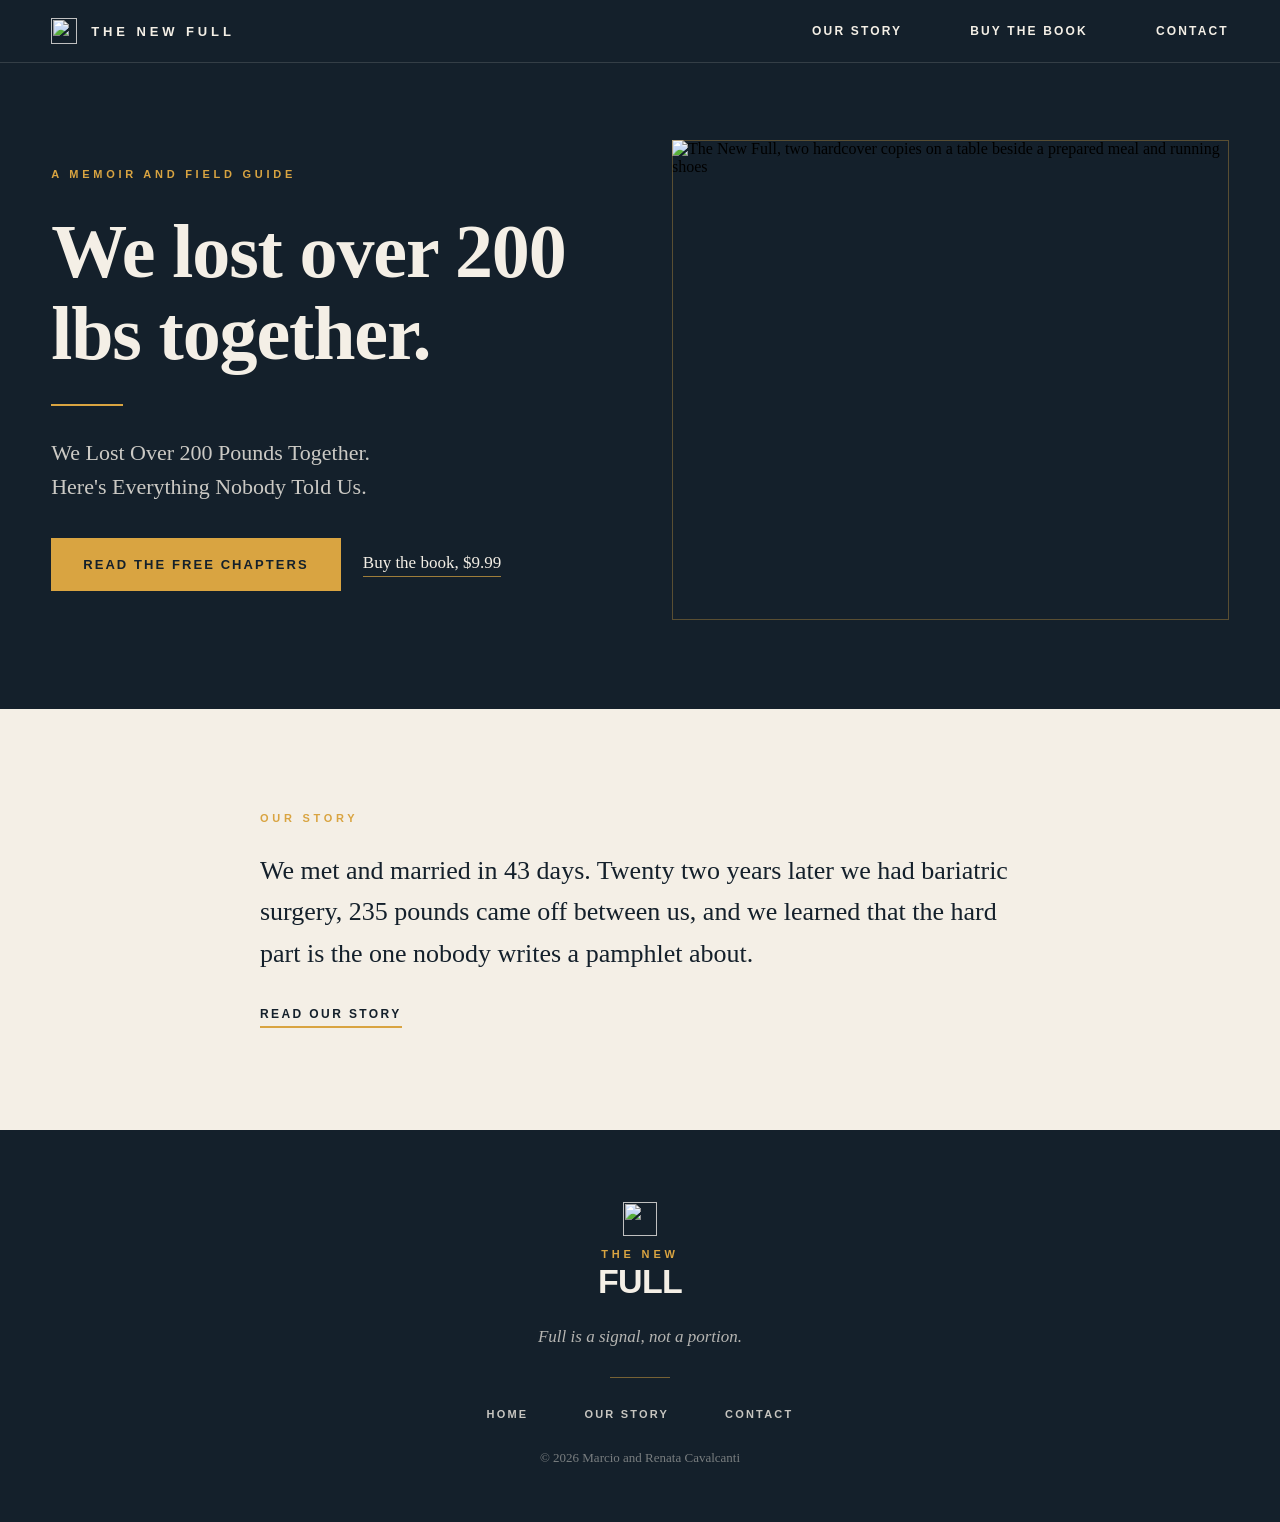
==== index.html @ 8e0daa32 "Add files via upload" ====
<!DOCTYPE html>
<html lang="en">
<head>
<meta charset="UTF-8">
<meta name="viewport" content="width=device-width, initial-scale=1.0">
<title>The New Full — We Lost Over 200 Pounds Together</title>
<meta name="description" content="We Lost Over 200 Pounds Together. Here's Everything Nobody Told Us. A memoir and field guide by Marcio and Renata Cavalcanti.">
<link rel="canonical" href="https://thenewfull.com/">
<meta property="og:title" content="The New Full">
<meta property="og:description" content="We Lost Over 200 Pounds Together. Here's Everything Nobody Told Us.">
<meta property="og:image" content="https://thenewfull.com/assets/hero-book-on-table.jpeg">
<meta property="og:url" content="https://thenewfull.com/">
<meta property="og:type" content="website">
<link rel="stylesheet" href="style.css">
</head>
<body>

<header class="site-header">
  <a href="/" class="brand">
    <img src="assets/logo_icon_only_navy.png" alt="">
    <span class="wordmark">THE NEW FULL</span>
  </a>

  <nav class="desktop-nav">
    <a href="#our-story">OUR STORY</a>
    <a href="mailto:contact@thenewfull.com?subject=Buy%20the%20book">BUY THE BOOK</a>
    <a href="mailto:contact@thenewfull.com">CONTACT</a>
  </nav>

  <button class="burger" id="burgerBtn" aria-label="Menu" aria-expanded="false">
    <span></span><span></span><span></span>
  </button>

  <nav class="mobile-menu" id="mobileMenu">
    <a href="#our-story">OUR STORY</a>
    <a href="mailto:contact@thenewfull.com?subject=Buy%20the%20book">BUY THE BOOK</a>
    <a href="mailto:contact@thenewfull.com">CONTACT</a>
    <a href="mailto:contact@thenewfull.com?subject=Free%20chapters" class="cta">READ THE FREE CHAPTERS</a>
  </nav>
</header>

<section class="hero">
  <div class="hero-inner">
    <div class="hero-text">
      <span class="hero-eyebrow">A MEMOIR AND FIELD GUIDE</span>
      <h1>We lost over 200 lbs together.</h1>
      <div class="hero-rule"></div>
      <p class="hero-subhead">We Lost Over 200 Pounds Together. Here's Everything Nobody Told Us.</p>
      <div class="hero-cta-row">
        <a href="mailto:contact@thenewfull.com?subject=Free%20chapters" class="btn-primary">READ THE FREE CHAPTERS</a>
        <a href="mailto:contact@thenewfull.com?subject=Buy%20the%20book" class="btn-secondary">Buy the book, $9.99</a>
      </div>
    </div>
    <div class="hero-image">
      <img src="assets/hero-book-on-table.jpeg" alt="The New Full, two hardcover copies on a table beside a prepared meal and running shoes">
      <div class="hairline"></div>
    </div>
  </div>
</section>

<section class="story-teaser" id="our-story">
  <div class="story-teaser-inner">
    <span class="story-eyebrow">OUR STORY</span>
    <p>We met and married in 43 days. Twenty two years later we had bariatric surgery, 235 pounds came off between us, and we learned that the hard part is the one nobody writes a pamphlet about.</p>
    <a href="mailto:contact@thenewfull.com?subject=Our%20story" class="story-link">READ OUR STORY</a>
  </div>
</section>

<footer class="site-footer">
  <div class="footer-lockup">
    <img src="assets/logo_icon_only_navy.png" alt="">
    <div class="footer-wordmark-group">
      <span class="footer-eyebrow">THE NEW</span>
      <span class="footer-wordmark">FULL</span>
    </div>
  </div>
  <p class="footer-tagline">Full is a signal, not a portion.</p>
  <div class="footer-divider"></div>
  <nav class="footer-nav">
    <a href="/">HOME</a>
    <a href="#our-story">OUR STORY</a>
    <a href="mailto:contact@thenewfull.com">CONTACT</a>
  </nav>
  <p class="footer-copyright">© 2026 Marcio and Renata Cavalcanti</p>
</footer>

<script>
(function () {
  var mq = window.matchMedia('(max-width: 760px)');
  var burger = document.getElementById('burgerBtn');
  var menu = document.getElementById('mobileMenu');
  var open = false;

  function setOpen(v) {
    open = v;
    menu.classList.toggle('open', open);
    burger.setAttribute('aria-expanded', String(open));
  }

  burger.addEventListener('click', function () {
    setOpen(!open);
  });

  mq.addEventListener('change', function () {
    setOpen(false);
  });
})();
</script>

</body>
</html>
---- style.css ----
/* The New Full — Home page
   Colors, exactly three, no fourth color anywhere:
   Navy #14202B / Gold #D9A441 / Ivory #F4EFE6
   No border-radius anywhere. System fonts only, no webfont loading. */

* { box-sizing: border-box; }

body {
  margin: 0;
  background: #F4EFE6;
  font-family: Georgia, 'Times New Roman', serif;
}

a { text-decoration: none; }

.visually-hidden {
  position: absolute;
  width: 1px; height: 1px;
  overflow: hidden;
  clip: rect(0 0 0 0);
  white-space: nowrap;
}

/* ===== Site Header ===== */
.site-header {
  display: flex;
  align-items: center;
  justify-content: space-between;
  gap: 24px;
  padding: 18px clamp(22px, 4vw, 56px);
  background: #14202B;
  border-bottom: 1px solid rgba(244,239,230,0.14);
  position: relative;
}

.site-header .brand {
  display: flex;
  align-items: center;
  gap: 14px;
}

.site-header .brand img { display: block; width: 26px; height: 26px; }

.site-header .wordmark {
  font-family: 'Helvetica Neue', Helvetica, Arial, sans-serif;
  font-weight: 700;
  font-size: 13px;
  letter-spacing: 0.3em;
  color: #F4EFE6;
}

.site-header nav.desktop-nav {
  display: flex;
  gap: 34px;
}

.site-header nav.desktop-nav a:not(:last-child) {
  margin-right: 34px;
}

.site-header nav.desktop-nav a {
  font-family: 'Helvetica Neue', Helvetica, Arial, sans-serif;
  font-weight: 700;
  font-size: 12px;
  letter-spacing: 0.18em;
  color: #F4EFE6;
}

.site-header nav.desktop-nav a:hover { color: #D9A441; }

.burger {
  display: none;
  width: 44px;
  height: 44px;
  margin-right: -10px;
  background: transparent;
  border: none;
  cursor: pointer;
  position: relative;
}

.burger span {
  display: block;
  position: absolute;
  left: 11px;
  width: 22px;
  height: 2px;
  background: #F4EFE6;
}

.burger span:nth-child(1) { top: 15px; }
.burger span:nth-child(2) { top: 21px; }
.burger span:nth-child(3) { top: 27px; }

.mobile-menu {
  display: none;
  position: absolute;
  top: 100%;
  left: 0;
  right: 0;
  z-index: 20;
  flex-direction: column;
  background: #14202B;
  border-bottom: 1px solid rgba(244,239,230,0.14);
  box-shadow: 0 18px 34px rgba(0,0,0,0.32);
}

.mobile-menu.open { display: flex; }

.mobile-menu a {
  font-family: 'Helvetica Neue', Helvetica, Arial, sans-serif;
  font-weight: 700;
  font-size: 12px;
  letter-spacing: 0.18em;
  color: #F4EFE6;
  padding: 20px clamp(22px, 4vw, 56px);
  border-top: 1px solid rgba(244,239,230,0.1);
}

.mobile-menu a:hover { color: #D9A441; }

.mobile-menu a.cta {
  color: #14202B;
  background: #D9A441;
  border-top: none;
}

@media (max-width: 760px) {
  .site-header nav.desktop-nav { display: none; }
  .burger { display: block; }
}

/* ===== Hero band ===== */
.hero {
  background: #14202B;
  padding: clamp(40px,6vw,88px) clamp(22px,4vw,56px) clamp(48px,7vw,104px);
}

.hero-inner {
  max-width: 1180px;
  margin: 0 auto;
  display: grid;
  grid-template-columns: repeat(auto-fit, minmax(320px, 1fr));
  gap: clamp(32px,5vw,72px);
  align-items: center;
}

.hero-text {
  display: flex;
  flex-direction: column;
  align-items: flex-start;
  gap: clamp(18px,2.4vw,30px);
}

.hero-eyebrow {
  font-family: 'Helvetica Neue', Helvetica, Arial, sans-serif;
  font-weight: 700;
  font-size: 11px;
  letter-spacing: 0.34em;
  color: #D9A441;
}

.hero-text h1 {
  font-family: Georgia, serif;
  font-weight: 700;
  font-size: clamp(38px,6.4vw,76px);
  line-height: 1.08;
  letter-spacing: -0.015em;
  color: #F4EFE6;
  margin: 0;
}

.hero-rule {
  width: 72px;
  height: 2px;
  background: #D9A441;
}

.hero-subhead {
  font-family: Georgia, serif;
  font-size: clamp(18px,2.1vw,22px);
  line-height: 1.55;
  color: rgba(244,239,230,0.82);
  max-width: 30ch;
  margin: 0;
}

.hero-cta-row {
  display: flex;
  flex-wrap: wrap;
  align-items: center;
  gap: 22px;
  margin-top: 4px;
}

.btn-primary {
  font-family: 'Helvetica Neue', Helvetica, Arial, sans-serif;
  font-weight: 700;
  font-size: 13px;
  letter-spacing: 0.16em;
  color: #14202B;
  background: #D9A441;
  padding: 19px 32px;
  transition: background 120ms ease, color 120ms ease;
}

.btn-primary:hover { background: #F4EFE6; color: #14202B; }

.btn-secondary {
  font-family: Georgia, serif;
  font-size: 17px;
  color: #F4EFE6;
  border-bottom: 1px solid rgba(217,164,65,0.7);
  padding-bottom: 3px;
  transition: color 120ms ease;
}

.btn-secondary:hover { color: #D9A441; }

.hero-image {
  position: relative;
  align-self: stretch;
  min-height: clamp(260px,44vw,480px);
  overflow: hidden;
}

.hero-image img {
  width: 100%;
  height: 100%;
  min-height: clamp(260px,44vw,480px);
  object-fit: cover;
  object-position: 50% 46%;
  display: block;
}

.hero-image .hairline {
  position: absolute;
  inset: 0;
  border: 1px solid rgba(217,164,65,0.35);
  pointer-events: none;
}

/* ===== Our Story teaser band ===== */
.story-teaser {
  background: #F4EFE6;
  padding: clamp(56px,8vw,104px) clamp(22px,4vw,56px) clamp(64px,8vw,112px);
}

.story-teaser-inner {
  max-width: 760px;
  margin: 0 auto;
  display: flex;
  flex-direction: column;
  align-items: flex-start;
  gap: 26px;
}

.story-eyebrow {
  font-family: 'Helvetica Neue', Helvetica, Arial, sans-serif;
  font-weight: 700;
  font-size: 11px;
  letter-spacing: 0.34em;
  color: #D9A441;
}

.story-teaser p {
  font-family: Georgia, serif;
  font-size: clamp(20px,2.5vw,26px);
  line-height: 1.6;
  color: #14202B;
  margin: 0;
}

.story-link {
  font-family: 'Helvetica Neue', Helvetica, Arial, sans-serif;
  font-weight: 700;
  font-size: 12px;
  letter-spacing: 0.2em;
  color: #14202B;
  border-bottom: 2px solid #D9A441;
  padding-bottom: 5px;
  margin-top: 6px;
  transition: color 120ms ease;
}

.story-link:hover { color: #D9A441; }

/* ===== Site Footer ===== */
.site-footer {
  background: #14202B;
  padding: 72px 56px 56px;
  display: flex;
  flex-direction: column;
  align-items: center;
  gap: 30px;
  text-align: center;
}

.footer-lockup {
  display: flex;
  flex-direction: column;
  align-items: center;
  gap: 12px;
}

.footer-lockup img { display: block; width: 34px; height: 34px; }

.footer-wordmark-group { display: flex; flex-direction: column; align-items: center; }

.footer-eyebrow {
  font-family: 'Helvetica Neue', Helvetica, Arial, sans-serif;
  font-weight: 700;
  font-size: 11px;
  letter-spacing: 0.35em;
  color: #D9A441;
  margin-bottom: 6px;
}

.footer-wordmark {
  font-family: Arial, sans-serif;
  font-weight: 900;
  font-size: 34px;
  line-height: 0.9;
  letter-spacing: -0.02em;
  color: #F4EFE6;
}

.footer-tagline {
  font-family: Georgia, serif;
  font-style: italic;
  font-size: 17px;
  color: rgba(244,239,230,0.72);
  margin: 0;
}

.footer-divider {
  width: 60px;
  height: 1px;
  background: rgba(217,164,65,0.5);
}

.footer-nav {
  display: flex;
  flex-wrap: wrap;
  justify-content: center;
  gap: 28px;
}

.footer-nav a { margin: 0 14px; }

.footer-nav a {
  font-family: 'Helvetica Neue', Helvetica, Arial, sans-serif;
  font-weight: 700;
  font-size: 11px;
  letter-spacing: 0.2em;
  color: rgba(244,239,230,0.8);
  transition: color 120ms ease;
}

.footer-nav a:hover { color: #D9A441; }

.footer-copyright {
  font-family: Georgia, serif;
  font-size: 13px;
  color: rgba(244,239,230,0.45);
  margin: 0;
}
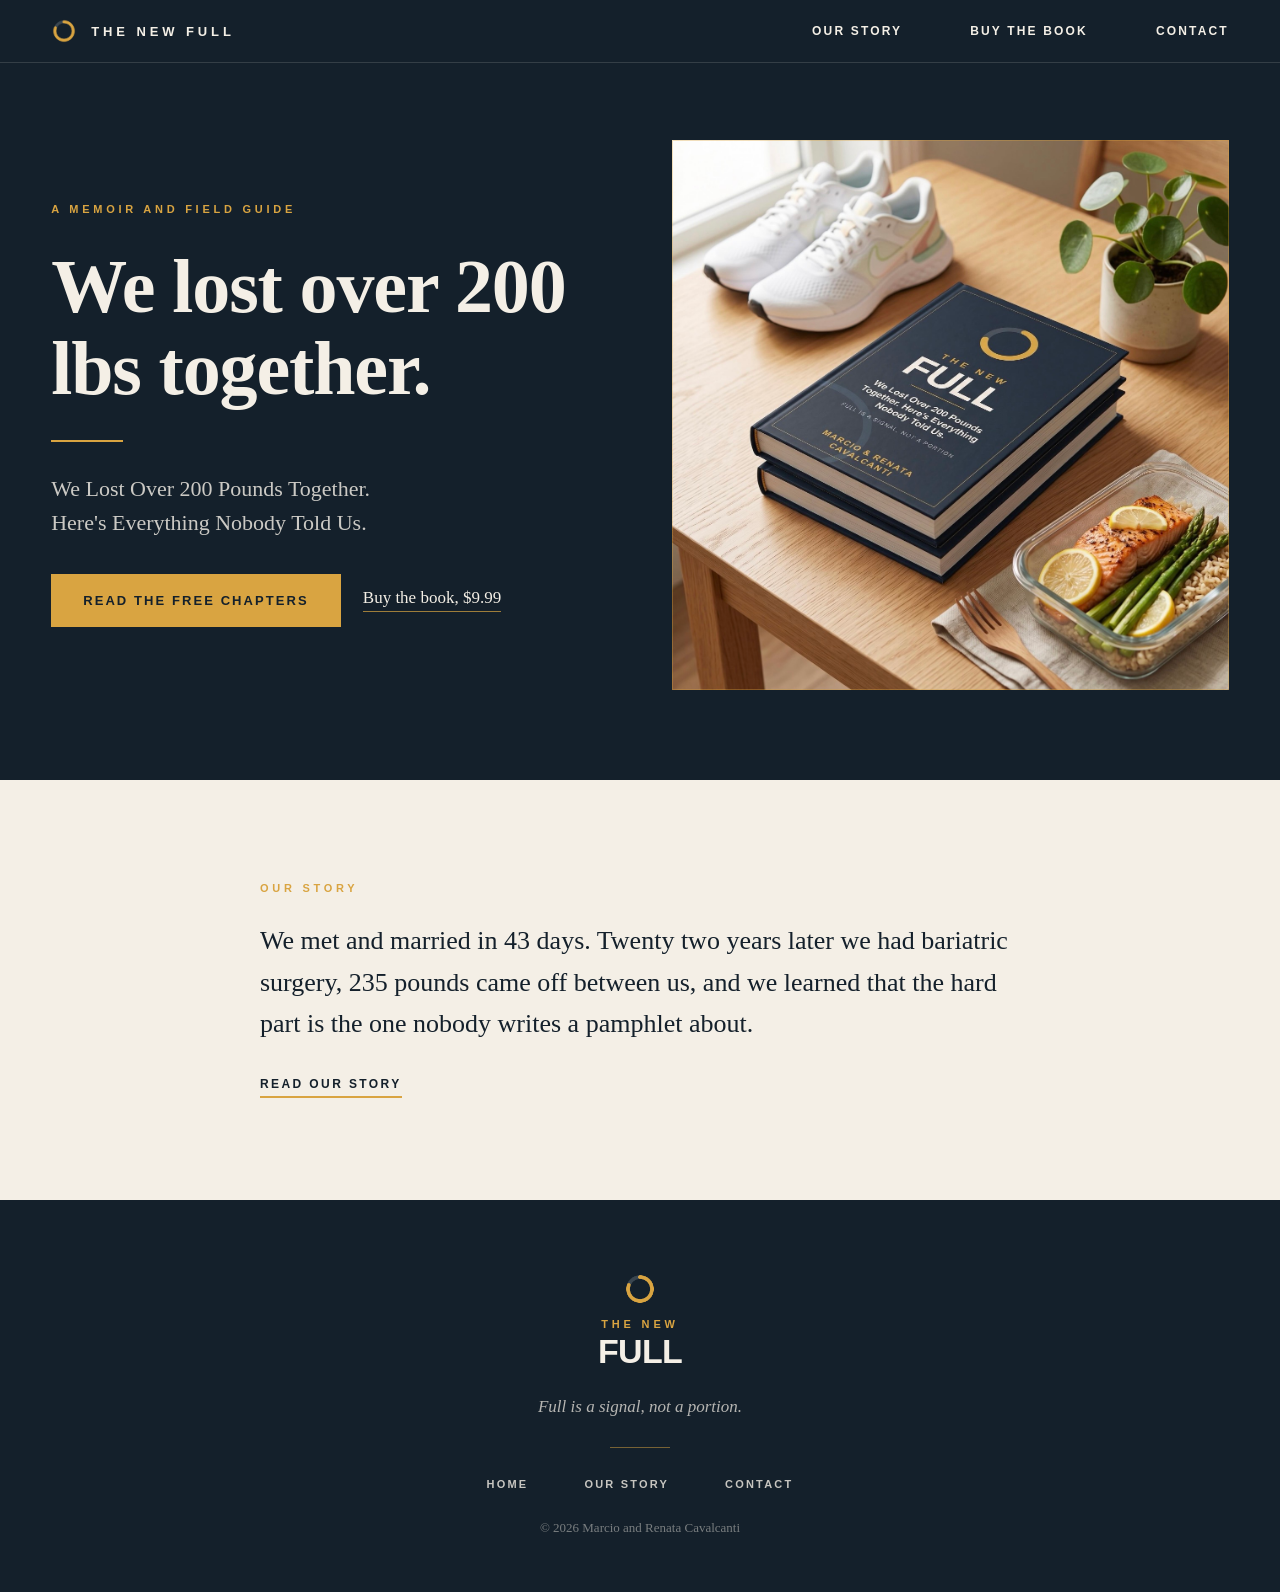
==== commit 366e2f25: "Update navigation links and button actions" ====
--- a/index.html
+++ b/index.html
@@ -16,94 +16,94 @@
 <body>
 
 <header class="site-header">
-  <a href="/" class="brand">
-    <img src="assets/logo_icon_only_navy.png" alt="">
-    <span class="wordmark">THE NEW FULL</span>
-  </a>
+<a href="/" class="brand">
+<img src="assets/logo_icon_only_navy.png" alt="">
+<span class="wordmark">THE NEW FULL</span>
+</a>
 
-  <nav class="desktop-nav">
-    <a href="#our-story">OUR STORY</a>
-    <a href="mailto:contact@thenewfull.com?subject=Buy%20the%20book">BUY THE BOOK</a>
-    <a href="mailto:contact@thenewfull.com">CONTACT</a>
-  </nav>
+<nav class="desktop-nav">
+<a href="#our-story">OUR STORY</a>
+<a href="https://www.amazon.com/dp/B0HKBMRPCX" target="_blank" rel="noopener">BUY THE BOOK</a>
+<a href="mailto:contact@thenewfull.com">CONTACT</a>
+</nav>
 
-  <button class="burger" id="burgerBtn" aria-label="Menu" aria-expanded="false">
-    <span></span><span></span><span></span>
-  </button>
+<button class="burger" id="burgerBtn" aria-label="Menu" aria-expanded="false">
+<span></span><span></span><span></span>
+</button>
 
-  <nav class="mobile-menu" id="mobileMenu">
-    <a href="#our-story">OUR STORY</a>
-    <a href="mailto:contact@thenewfull.com?subject=Buy%20the%20book">BUY THE BOOK</a>
-    <a href="mailto:contact@thenewfull.com">CONTACT</a>
-    <a href="mailto:contact@thenewfull.com?subject=Free%20chapters" class="cta">READ THE FREE CHAPTERS</a>
-  </nav>
+<nav class="mobile-menu" id="mobileMenu">
+<a href="#our-story">OUR STORY</a>
+<a href="https://www.amazon.com/dp/B0HKBMRPCX" target="_blank" rel="noopener">BUY THE BOOK</a>
+<a href="mailto:contact@thenewfull.com">CONTACT</a>
+<a href="https://www.amazon.com/dp/B0HKBMRPCX" target="_blank" rel="noopener" class="cta">READ THE FREE CHAPTERS</a>
+</nav>
 </header>
 
 <section class="hero">
-  <div class="hero-inner">
-    <div class="hero-text">
-      <span class="hero-eyebrow">A MEMOIR AND FIELD GUIDE</span>
-      <h1>We lost over 200 lbs together.</h1>
-      <div class="hero-rule"></div>
-      <p class="hero-subhead">We Lost Over 200 Pounds Together. Here's Everything Nobody Told Us.</p>
-      <div class="hero-cta-row">
-        <a href="mailto:contact@thenewfull.com?subject=Free%20chapters" class="btn-primary">READ THE FREE CHAPTERS</a>
-        <a href="mailto:contact@thenewfull.com?subject=Buy%20the%20book" class="btn-secondary">Buy the book, $9.99</a>
-      </div>
-    </div>
-    <div class="hero-image">
-      <img src="assets/hero-book-on-table.jpeg" alt="The New Full, two hardcover copies on a table beside a prepared meal and running shoes">
-      <div class="hairline"></div>
-    </div>
-  </div>
+<div class="hero-inner">
+<div class="hero-text">
+<span class="hero-eyebrow">A MEMOIR AND FIELD GUIDE</span>
+<h1>We lost over 200 lbs together.</h1>
+<div class="hero-rule"></div>
+<p class="hero-subhead">We Lost Over 200 Pounds Together. Here's Everything Nobody Told Us.</p>
+<div class="hero-cta-row">
+<a href="https://www.amazon.com/dp/B0HKBMRPCX" target="_blank" rel="noopener" class="btn-primary">READ THE FREE CHAPTERS</a>
+<a href="https://www.amazon.com/dp/B0HKBMRPCX" target="_blank" rel="noopener" class="btn-secondary">Buy the book, $9.99</a>
+</div>
+</div>
+<div class="hero-image">
+<img src="assets/hero-book-on-table.jpeg" alt="The New Full, two hardcover copies on a table beside a prepared meal and running shoes">
+<div class="hairline"></div>
+</div>
+</div>
 </section>
 
 <section class="story-teaser" id="our-story">
-  <div class="story-teaser-inner">
-    <span class="story-eyebrow">OUR STORY</span>
-    <p>We met and married in 43 days. Twenty two years later we had bariatric surgery, 235 pounds came off between us, and we learned that the hard part is the one nobody writes a pamphlet about.</p>
-    <a href="mailto:contact@thenewfull.com?subject=Our%20story" class="story-link">READ OUR STORY</a>
-  </div>
+<div class="story-teaser-inner">
+<span class="story-eyebrow">OUR STORY</span>
+<p>We met and married in 43 days. Twenty two years later we had bariatric surgery, 235 pounds came off between us, and we learned that the hard part is the one nobody writes a pamphlet about.</p>
+<a href="mailto:contact@thenewfull.com?subject=Our%20story" class="story-link">READ OUR STORY</a>
+</div>
 </section>
 
 <footer class="site-footer">
-  <div class="footer-lockup">
-    <img src="assets/logo_icon_only_navy.png" alt="">
-    <div class="footer-wordmark-group">
-      <span class="footer-eyebrow">THE NEW</span>
-      <span class="footer-wordmark">FULL</span>
-    </div>
-  </div>
-  <p class="footer-tagline">Full is a signal, not a portion.</p>
-  <div class="footer-divider"></div>
-  <nav class="footer-nav">
-    <a href="/">HOME</a>
-    <a href="#our-story">OUR STORY</a>
-    <a href="mailto:contact@thenewfull.com">CONTACT</a>
-  </nav>
-  <p class="footer-copyright">© 2026 Marcio and Renata Cavalcanti</p>
+<div class="footer-lockup">
+<img src="assets/logo_icon_only_navy.png" alt="">
+<div class="footer-wordmark-group">
+<span class="footer-eyebrow">THE NEW</span>
+<span class="footer-wordmark">FULL</span>
+</div>
+</div>
+<p class="footer-tagline">Full is a signal, not a portion.</p>
+<div class="footer-divider"></div>
+<nav class="footer-nav">
+<a href="/">HOME</a>
+<a href="#our-story">OUR STORY</a>
+<a href="mailto:contact@thenewfull.com">CONTACT</a>
+</nav>
+<p class="footer-copyright">© 2026 Marcio and Renata Cavalcanti</p>
 </footer>
 
 <script>
 (function () {
-  var mq = window.matchMedia('(max-width: 760px)');
-  var burger = document.getElementById('burgerBtn');
-  var menu = document.getElementById('mobileMenu');
-  var open = false;
+var mq = window.matchMedia('(max-width: 760px)');
+var burger = document.getElementById('burgerBtn');
+var menu = document.getElementById('mobileMenu');
+var open = false;
 
-  function setOpen(v) {
-    open = v;
-    menu.classList.toggle('open', open);
-    burger.setAttribute('aria-expanded', String(open));
-  }
+function setOpen(v) {
+open = v;
+menu.classList.toggle('open', open);
+burger.setAttribute('aria-expanded', String(open));
+}
 
-  burger.addEventListener('click', function () {
-    setOpen(!open);
-  });
+burger.addEventListener('click', function () {
+setOpen(!open);
+});
 
-  mq.addEventListener('change', function () {
-    setOpen(false);
-  });
+mq.addEventListener('change', function () {
+setOpen(false);
+});
 })();
 </script>
 
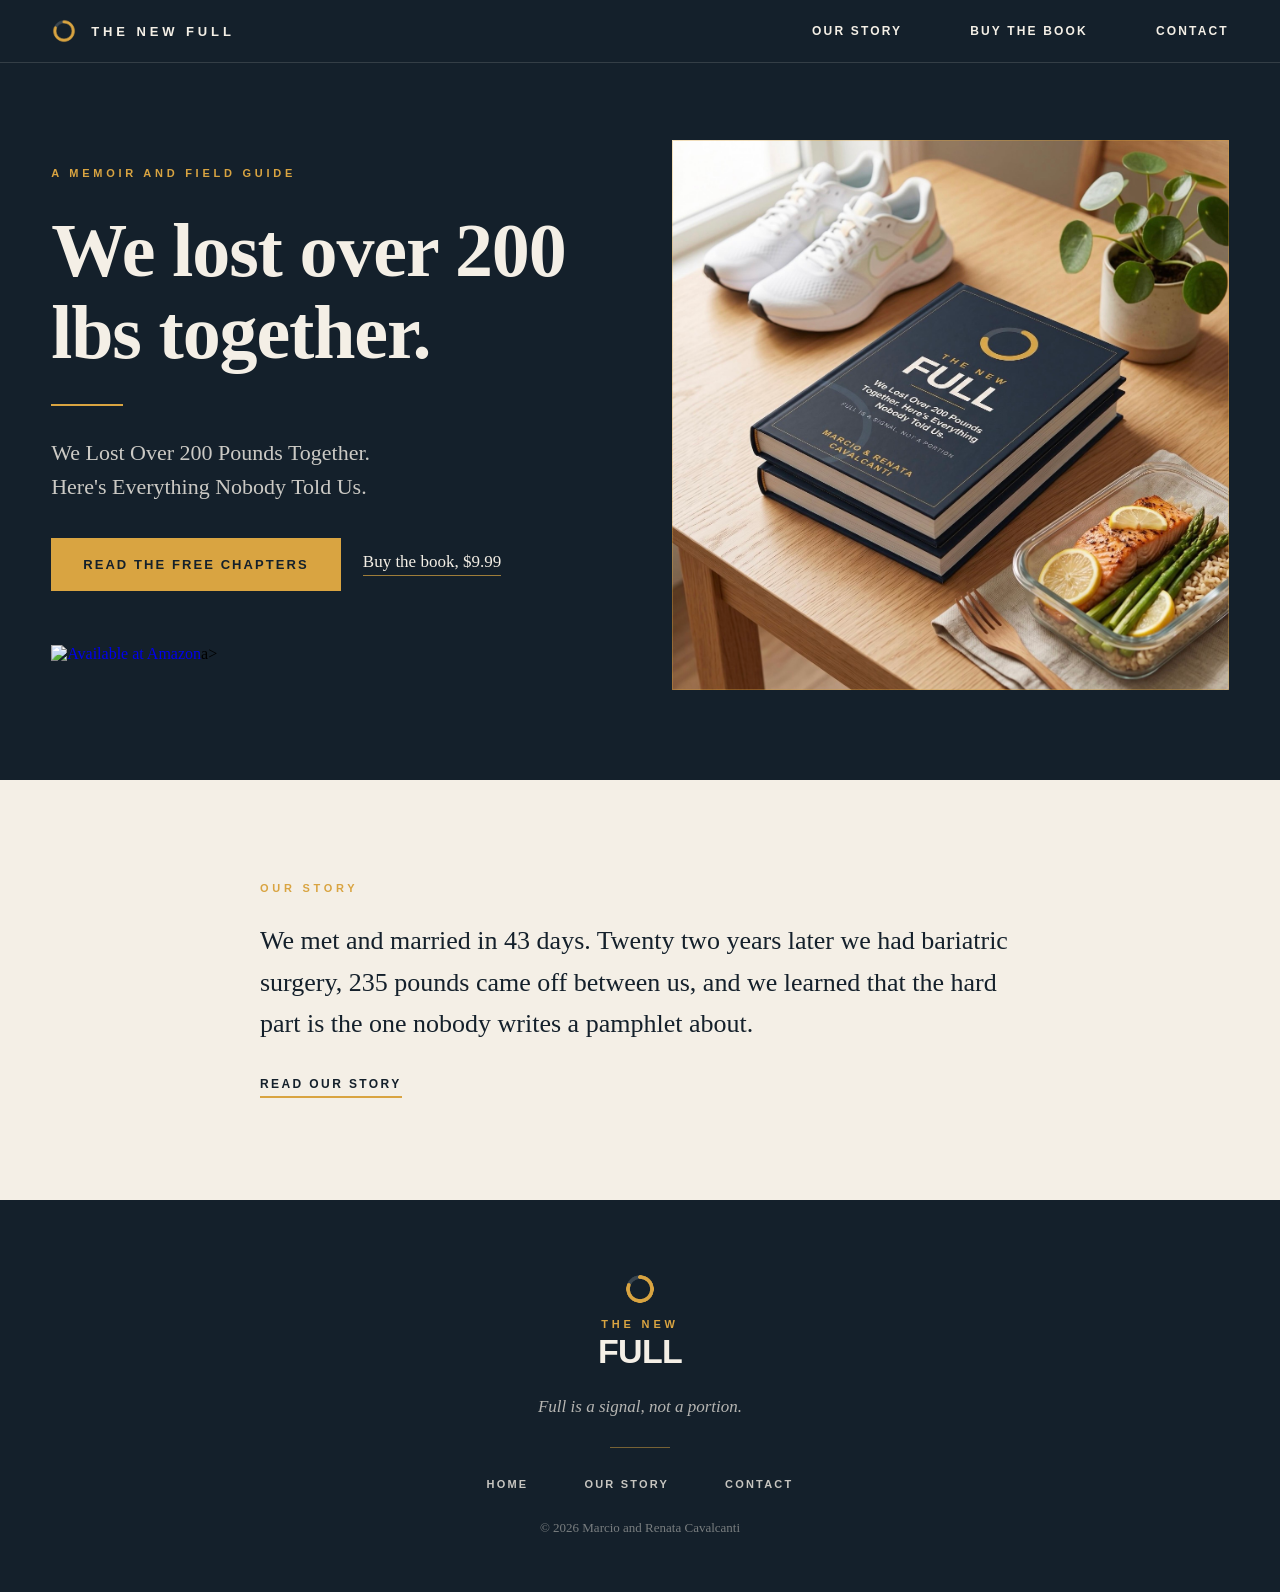
==== commit 7e48ae7a: "Add Amazon availability image link to index.html Added a new div with an Amazon availability image l" ====
--- a/index.html
+++ b/index.html
@@ -50,6 +50,7 @@
 <a href="https://www.amazon.com/dp/B0HKBMRPCX" target="_blank" rel="noopener" class="btn-primary">READ THE FREE CHAPTERS</a>
 <a href="https://www.amazon.com/dp/B0HKBMRPCX" target="_blank" rel="noopener" class="btn-secondary">Buy the book, $9.99</a>
 </div>
+  <div style="margin-top:24px;"><a href="https://www.amazon.com/dp/B0HKBMRPCX" target="_blank" rel="noopener"><img src="https://images-na.ssl-images-amazon.com/images/G/01/rainier/available_at_amazon_1200x600_Nvz5h2M.png" alt="Available at Amazon" style="height:44px;width:auto;"></a>a></div>
 </div>
 <div class="hero-image">
 <img src="assets/hero-book-on-table.jpeg" alt="The New Full, two hardcover copies on a table beside a prepared meal and running shoes">
@@ -62,7 +63,7 @@
 <div class="story-teaser-inner">
 <span class="story-eyebrow">OUR STORY</span>
 <p>We met and married in 43 days. Twenty two years later we had bariatric surgery, 235 pounds came off between us, and we learned that the hard part is the one nobody writes a pamphlet about.</p>
-<a href="mailto:contact@thenewfull.com?subject=Our%20story" class="story-link">READ OUR STORY</a>
+<a href="https://www.amazon.com/dp/B0HKBMRPCX" target="_blank" rel="noopener" class="story-link">READ OUR STORY</a>
 </div>
 </section>
 
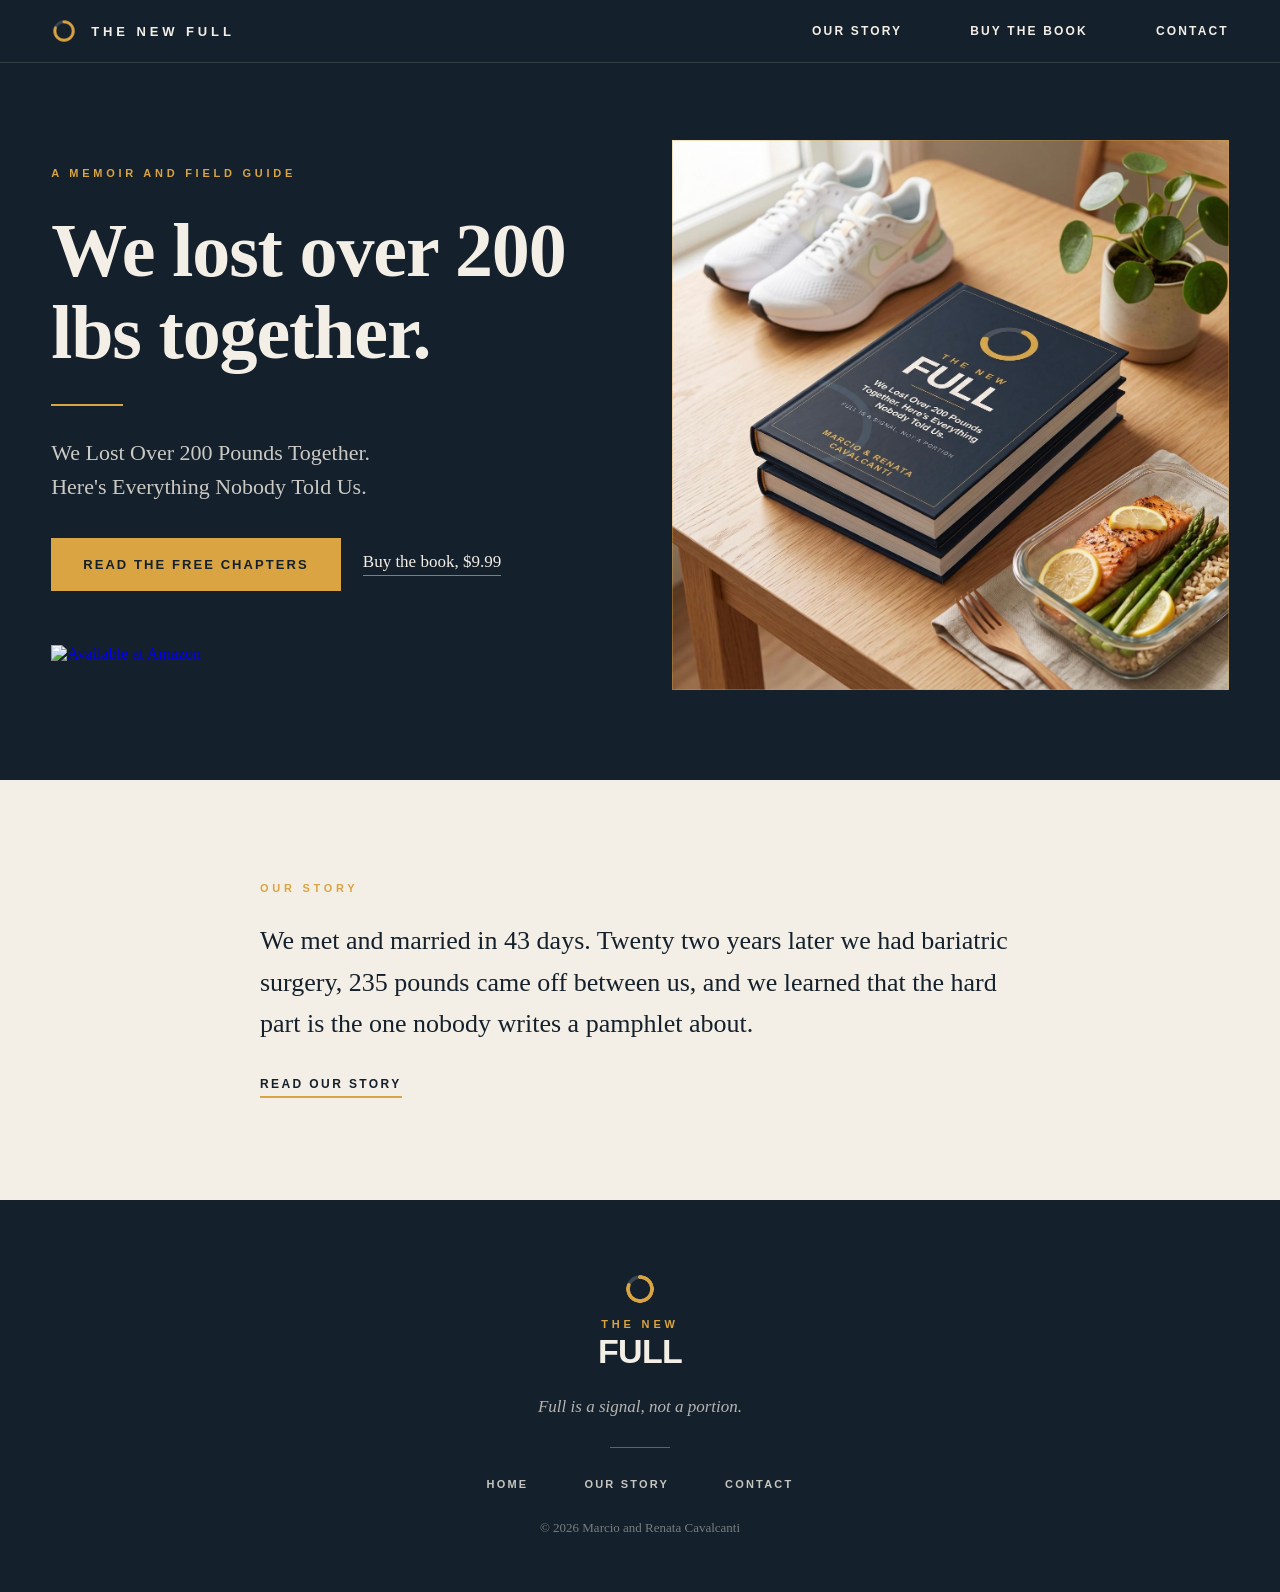
==== commit 50003bf5: "Fix HTML structure for Amazon link image" ====
--- a/index.html
+++ b/index.html
@@ -50,7 +50,7 @@
 <a href="https://www.amazon.com/dp/B0HKBMRPCX" target="_blank" rel="noopener" class="btn-primary">READ THE FREE CHAPTERS</a>
 <a href="https://www.amazon.com/dp/B0HKBMRPCX" target="_blank" rel="noopener" class="btn-secondary">Buy the book, $9.99</a>
 </div>
-  <div style="margin-top:24px;"><a href="https://www.amazon.com/dp/B0HKBMRPCX" target="_blank" rel="noopener"><img src="https://images-na.ssl-images-amazon.com/images/G/01/rainier/available_at_amazon_1200x600_Nvz5h2M.png" alt="Available at Amazon" style="height:44px;width:auto;"></a>a></div>
+  <div style="margin-top:24px;"><a href="https://www.amazon.com/dp/B0HKBMRPCX" target="_blank" rel="noopener"><img src="https://images-na.ssl-images-amazon.com/images/G/01/rainier/available_at_amazon_1200x600_Nvz5h2M.png" alt="Available at Amazon" style="height:44px;width:auto;"></a></div>
 </div>
 <div class="hero-image">
 <img src="assets/hero-book-on-table.jpeg" alt="The New Full, two hardcover copies on a table beside a prepared meal and running shoes">
